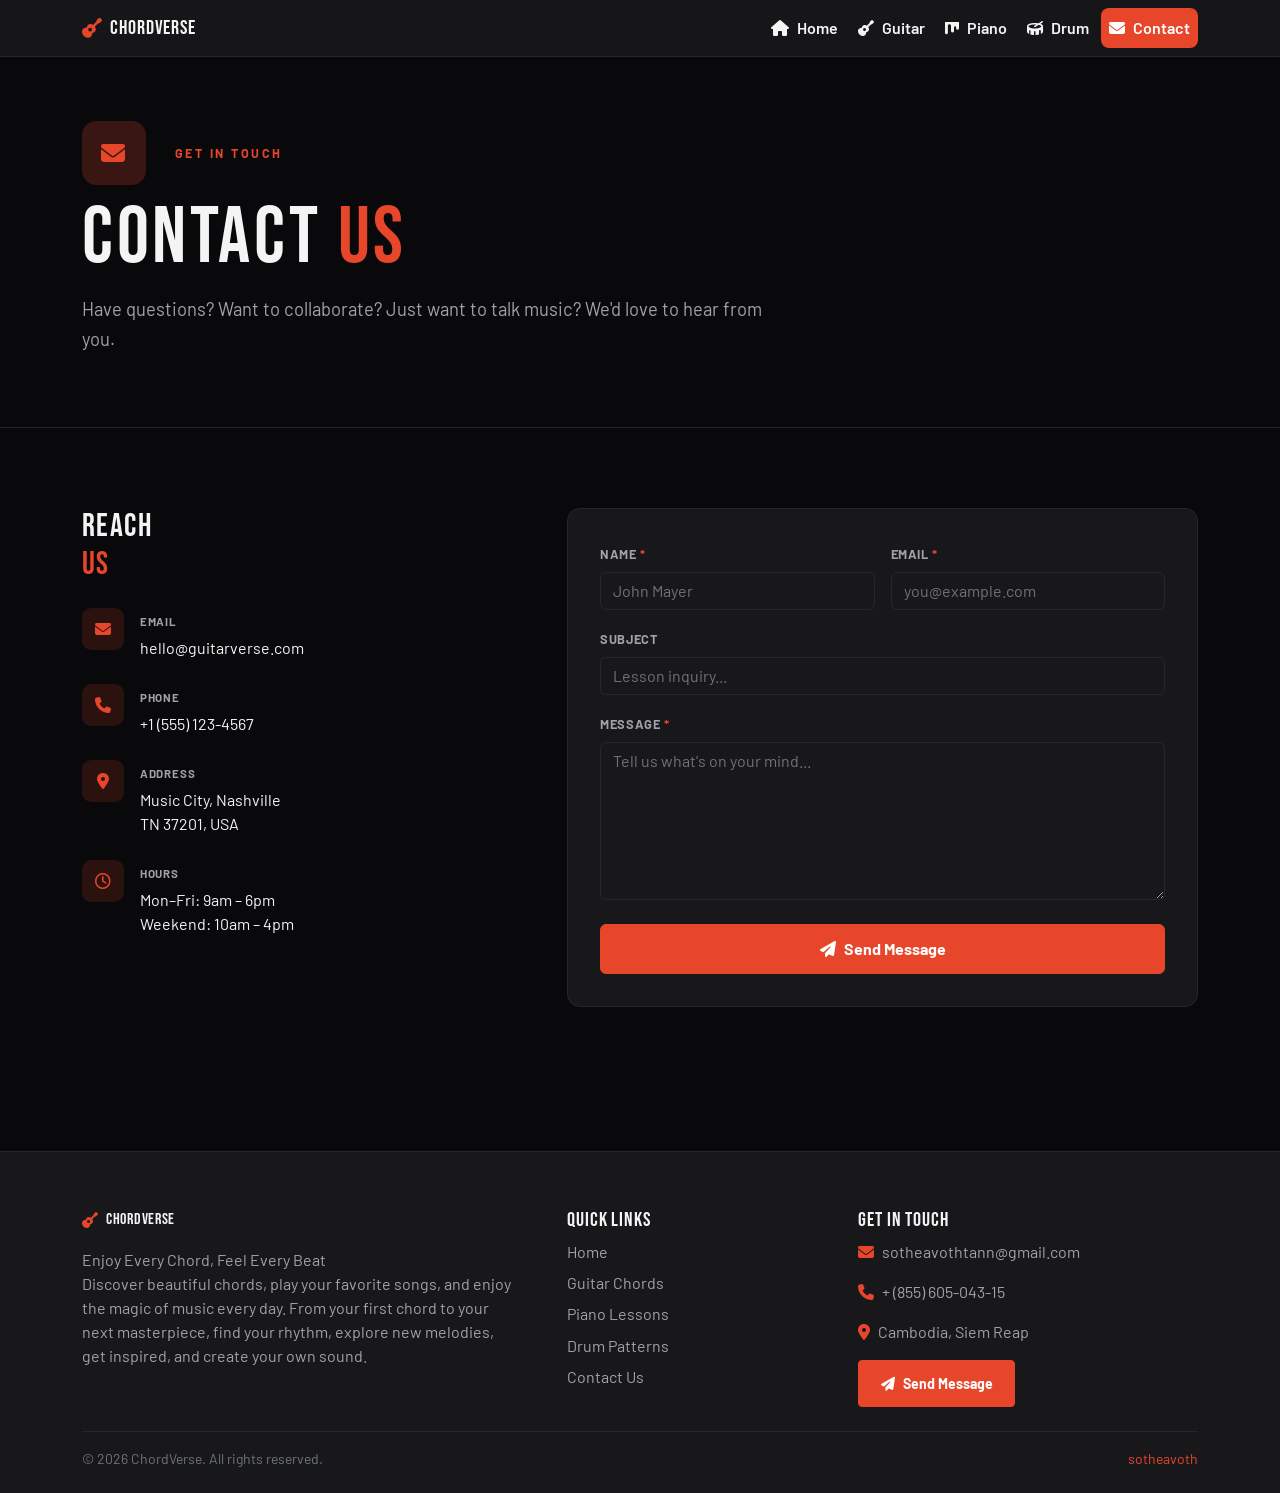
==== pages/contact.html @ 453f7232 "new" ====
<!doctype html>
<html lang="en" data-theme="dark">
<head>
  <meta charset="utf-8">
  <meta name="viewport" content="width=device-width, initial-scale=1">
  <title>Contact</title>
  <link rel="preconnect" href="https://fonts.googleapis.com">
  <link href="https://fonts.googleapis.com/css2?family=Bebas+Neue&family=Barlow:wght@300;400;600;700&display=swap" rel="stylesheet">
  <link href="../assets/css/bootstrap.min.css" rel="stylesheet">
  <link href="https://cdnjs.cloudflare.com/ajax/libs/font-awesome/6.5.0/css/all.min.css" rel="stylesheet">
  <link href="../assets/css/style.css" rel="stylesheet">
</head>
<body>
  <div id="site-header"></div>
  <main>
    <section class="page-hero"><div class="container"><p class="eyebrow guitar-hero-kicker"><i class="fa-solid fa-envelope me-2 contact-hero-icon aria-hidden="true""></i>Get in touch</p><h1 class="display-heading">CONTACT <span>US</span></h1><p class="lead-copy">Have questions? Want to collaborate? Just want to talk music? We'd love to hear from you.</p></div></section>
    <section class="section-space"><div class="container"><div class="row g-5">
      <aside class="col-lg-5"><h2 class="display-heading mb-4">REACH<br><span>US</span></h2>
        <div class="contact-detail"><span><i class="fa-solid fa-envelope"></i></span><div><small>Email</small><p>hello@guitarverse.com</p></div></div>
        <div class="contact-detail"><span><i class="fa-solid fa-phone"></i></span><div><small>Phone</small><p>+1 (555) 123-4567</p></div></div>
        <div class="contact-detail"><span><i class="fa-solid fa-location-dot"></i></span><div><small>Address</small><p>Music City, Nashville<br>TN 37201, USA</p></div></div>
        <div class="contact-detail"><span><i class="fa-regular fa-clock"></i></span><div><small>Hours</small><p>Mon–Fri: 9am – 6pm<br>Weekend: 10am – 4pm</p></div></div>
      </aside>
      <div class="col-lg-7"><div class="card contact-card"><div class="alert alert-info d-none" id="contact-feedback" role="status"></div>
        <form id="contact-form" novalidate>
          <div class="row g-3 mb-3">
            <div class="col-sm-6"><label class="form-label" for="name">Name <span class="text-brand">*</span></label><input class="form-control" id="name" name="name" type="text" placeholder="John Mayer" required maxlength="100"></div>
            <div class="col-sm-6"><label class="form-label" for="email">Email <span class="text-brand">*</span></label><input class="form-control" id="email" name="email" type="email" placeholder="you@example.com" required maxlength="150"></div>
          </div>
          <div class="mb-3"><label class="form-label" for="subject">Subject</label><input class="form-control" id="subject" name="subject" type="text" placeholder="Lesson inquiry..." maxlength="200"></div>
          <div class="mb-4"><label class="form-label" for="message">Message <span class="text-brand">*</span></label><textarea class="form-control" id="message" name="message" rows="6" placeholder="Tell us what's on your mind..." required minlength="10"></textarea></div>
          <button class="btn btn-brand w-100" type="submit"><i class="fa-solid fa-paper-plane me-2"></i>Send Message</button>
        </form>
      </div></div>
    </div></div></section>
  </main>
  <div id="site-footer"></div>
  <script src="../assets/js/bootstrap.bundle.min.js"></script>
  <script src="../assets/js/main.js"></script>
</body>
</html>
---- assets/css/style.css ----
:root {
  color-scheme: dark;
  --brand: #e8462a;
  --accent: #f5a623;
  --bg-primary: #09090b;
  --bg-card: #18181b;
  --border: #27272a;
  --text-main: #f4f4f5;
  --text-muted: #a1a1aa;
  --bs-body-font-family: "Barlow", sans-serif;
  --bs-body-bg: var(--bg-primary);
  --bs-body-color: var(--text-main);
  --bs-border-color: var(--border);
}

[data-theme="light"] {
  color-scheme: light;
  --bg-primary: #fafafa;
  --bg-card: #fff;
  --border: #e4e4e7;
  --text-main: #18181b;
  --text-muted: #71717a;
  --bs-body-bg: var(--bg-primary);
  --bs-body-color: var(--text-main);
  --bs-border-color: var(--border);
}

* { box-sizing: border-box; }
html { scroll-behavior: smooth; scroll-padding-top: 5rem; }
body { min-height: 100vh; background: var(--bg-primary); color: var(--text-main); transition: background .25s, color .25s; }
a { color: inherit; }
.display-heading, .brand-name, .instrument-card h3, .lesson-card h2, .lesson-card h3, .lesson-card h4, .path-step h2 { font-family: "Bebas Neue", sans-serif; letter-spacing: .045em; }
.text-brand, .section-heading h2 span, .display-heading span { color: var(--brand); }
.text-accent { color: var(--accent) !important; }
.site-nav { background: color-mix(in srgb, var(--bg-card) 95%, transparent); border-bottom: 1px solid var(--border); backdrop-filter: blur(14px); }
.site-nav.navbar-scrolled { box-shadow: 0 4px 30px rgba(0,0,0,.28); }
.site-nav .navbar-brand, .site-nav .nav-link { color: var(--text-main); }
.site-nav .nav-link { border-radius: .5rem; font-weight: 600; }
.site-nav .nav-link:hover, .site-nav .nav-link.active { color: #fff; background: var(--brand); }
@media (max-width: 991.98px) {
  .site-nav .navbar-toggler .fa-bars { color: #df3e08; font-size: 1.25rem; }
  .site-nav #main-navigation {
    margin-top: .75rem;
    padding: .75rem;
    border-radius: .75rem;
    background: #000000b7;

  }
  .site-nav #main-navigation .nav-link:not(.active) { color: #d6d0cd; }
}
.theme-button { width: 2.5rem; height: 2.5rem; border: 1px solid var(--border); border-radius: 50%; color: var(--text-main); background: var(--bg-card); }
.site-footer { margin-top: 4rem; padding: 3.5rem 0 1.5rem; background: var(--bg-card); border-top: 1px solid var(--border); }
.site-footer p, .site-footer li, .site-footer .footer-link { color: var(--text-muted); }
.footer-link { text-decoration: none; display: block; margin: .45rem 0; }
.footer-link:hover { color: var(--brand) !important; }
.footer-social { display: flex; gap: .7rem; margin-top: 1.2rem; }
.footer-social a { display: grid; place-items: center; width: 2.3rem; height: 2.3rem; border-radius: 50%; background: var(--border); color: var(--text-muted); }
.footer-social a:hover { background: var(--brand); color: white; }
.hero { min-height: 38rem; display: flex; align-items: center; overflow: hidden; }
.hero-home { background: radial-gradient(ellipse at 5% 5%, rgba(232,70,42,.24), transparent 55%), radial-gradient(ellipse at 90% 95%, rgba(245,166,35,.12), transparent 55%), var(--bg-primary); }
.hero-title { font-size: clamp(4rem, 10vw, 7rem); line-height: .9; margin: 1rem 0 1.5rem; }
.eyebrow { color: var(--brand); font-size: .78rem; font-weight: 700; letter-spacing: .2em; text-transform: uppercase; margin-bottom: .8rem; }
.lead-copy { color: var(--text-muted); font-size: 1.15rem; max-width: 42rem; line-height: 1.65; }
.hero-art { position: relative; color: rgba(232,70,42,.18); font-size: clamp(12rem, 24vw, 18rem); line-height: 1; filter: drop-shadow(0 0 3rem rgba(232,70,42,.15)); }
.guitar-shadow { position: absolute; inset: 0; color: rgba(232,70,42,.05); transform: rotate(-15deg) translate(1.2rem,-1rem); }
.btn-brand, .btn-outline-brand, .btn-piano, .btn-outline-piano { padding: .75rem 1.35rem; font-weight: 700; text-decoration: none; }
.btn-brand { --bs-btn-bg: var(--brand); --bs-btn-border-color: var(--brand); --bs-btn-hover-bg: #c73a21; --bs-btn-hover-border-color: #c73a21; --bs-btn-color: #fff; --bs-btn-hover-color: #fff; }
.btn-outline-brand { color: var(--brand); border: 2px solid var(--brand); }
.btn-outline-brand:hover { color: #fff; background: var(--brand); }
.stats-strip { padding: 2rem 0; background: var(--bg-card); border-block: 1px solid var(--border); }
.stats-strip strong, .stats-strip span { display: block; }
.stats-strip strong { font: 2.6rem "Bebas Neue", sans-serif; }
.stats-strip span { color: var(--text-muted); font-size: .9rem; }
.stat-icon { display: block; color: var(--brand); font-size: 1.4rem; margin-bottom: .3rem; }
.section-space { padding: 5rem 0; }
.section-heading { margin-bottom: 2.5rem; }
.section-heading h2, .section-title { font-size: clamp(2.5rem, 6vw, 3.5rem); }
.section-heading p { color: var(--text-muted); }
.card { background: var(--bg-card); border: 1px solid var(--border); color: var(--text-main); border-radius: .8rem; transition: transform .2s, box-shadow .2s, border-color .2s; }
.card:hover { transform: translateY(-4px); border-color: var(--brand); box-shadow: 0 1.25rem 2.5rem rgba(232,70,42,.12); }
.instrument-card { display: block; padding: 1.7rem; text-decoration: none; }
.instrument-icon { display: inline-grid; place-items: center; width: 3.5rem; height: 3.5rem; border-radius: .8rem; margin-bottom: 1.2rem; color: var(--instrument-color, var(--brand)); background: color-mix(in srgb, var(--instrument-color, var(--brand)) 15%, transparent); font-size: 1.5rem; }
.small-icon { width: 2.7rem; height: 2.7rem; margin: 0; font-size: 1rem; }
.instrument-card h3 { font-size: 1.8rem; }
.instrument-card p, .lesson-card p { color: var(--text-muted); }
.card-link { color: var(--brand); font-size: .8rem; font-weight: 700; }
.card-link i { margin-left: .3rem; transition: transform .2s; }
.instrument-card:hover .card-link i { transform: translateX(.25rem); }
.page-hero { padding: 4rem 0 3.5rem; background: var(--bg-primary); border-bottom: 1px solid var(--border); }
.page-hero .display-heading { font-size: clamp(3.5rem, 8vw, 5rem); line-height: 1; margin: .5rem 0 1rem; }
.page-hero .lead-copy { max-width: 44rem; }
.hero-gradient { background: radial-gradient(ellipse at top left, rgba(232,70,42,.2), transparent 60%), var(--bg-primary); }
.guitar-page-hero {
  background:
    radial-gradient(ellipse at 95% 100%, rgba(245,166,35,.1), transparent 48%),
    radial-gradient(ellipse at 5% 0%, rgba(232,70,42,.2), transparent 55%),
    var(--bg-primary);
}
.guitar-hero-kicker { display: flex; align-items: center; gap: 1.3rem; margin-bottom: .8rem; }
.guitar-hero-kicker .eyebrow { margin: 0; }
.guitar-hero-icon {
  display: grid;
  place-items: center;
  width: 4rem;
  height: 4rem;
  border-radius: .9rem;
  background: color-mix(in srgb, var(--brand) 22%, transparent);
  color: var(--brand);  
  font-size: 1.5rem;
}
.guitar-hero-kicker { display: flex; align-items: center; gap: 1.3rem; margin-bottom: .8rem; }
.guitar-hero-kicker .eyebrow { margin: 0; }
.piano-hero-icon {
  display: grid;
  place-items: center;
  width: 4rem;
  height: 4rem;
  border-radius: .9rem;
  color:  #60a5fa;
  /* background:rgb(85, 145, 205); */
  background: #1d4fd865;
  font-size: 1.5rem;
}
.guitar-hero-kicker { display: flex; align-items: center; gap: 1.3rem; margin-bottom: .8rem; }
.guitar-hero-kicker .eyebrow { margin: 0; }
.drum-hero-icon {
  display: grid;
  place-items: center;
  width: 4rem;
  height: 4rem;
  border-radius: .9rem;
  color:  #a78bfa;
  background: #a78bfa4a;
  font-size: 1.5rem;
}
.guitar-hero-kicker { display: flex; align-items: center; gap: 1.3rem; margin-bottom: .8rem; }
.guitar-hero-kicker .eyebrow { margin: 0; }
.contact-hero-icon {
  display: grid;
  place-items: center;
  width: 4rem;
  height: 4rem;
  border-radius: .9rem;
  background: color-mix(in srgb, var(--brand) 22%, transparent);
  color: var(--brand);
  font-size: 1.5rem;
}
.guitar-art { position: relative; padding: 2rem 0; }
.guitar-art-icon {
  display: grid;
  min-height: 10rem;
  place-items: center;
  color: var(--brand);
  font-size: clamp(7rem, 18vw, 11rem);
  filter: drop-shadow(0 1.5rem 1.5rem rgba(0, 0, 0, .35));
  transform: rotate(-12deg);
}
.guitar-art-accent { color: var(--brand); }
.page-hero .guitar-page-title { margin: .5rem 0 1rem; }
.page-hero .guitar-page-description { margin-bottom: 0; }
.lesson-card { padding: 1.5rem; }
.lesson-card h2, .lesson-card h3, .lesson-card h4 { font-size: 1.65rem; margin: 0 0 .35rem; }
.lesson-card p:last-child { margin-bottom: 0; }
.badge { font-size: .7rem; text-transform: uppercase; letter-spacing: .05em; }
.badge-beginner { background: rgba(34,197,94,.15); color: #22c55e; }
.badge-intermediate { background: rgba(245,166,35,.15); color: #f5a623; }
.badge-advanced { background: rgba(232,70,42,.15); color: #e8462a; }
.chord-dots { display: flex; gap: .45rem; margin-top: 1.1rem; }
.chord-dots::before { content: ""; width: .55rem; height: .55rem; border-radius: 50%; background: var(--brand); box-shadow: 1rem 0 var(--border), 2rem 0 var(--border), 3rem 0 var(--brand), 4rem 0 var(--border), 5rem 0 var(--border); }
.filter-bar { background: var(--bg-card); padding: 1rem 0; border-bottom: 1px solid var(--border); }
.filter-label { color: var(--text-muted); font-size: .85rem; font-weight: 700; text-transform: uppercase; }
.filter-button { border: 1px solid var(--border); border-radius: 50rem; padding: .4rem 1rem; background: transparent; color: var(--text-muted); font-weight: 600; font-size: .8rem; }
.filter-button:hover, .filter-button.active { border-color: var(--brand); background: var(--brand); color: white; }
.artist-name { color: var(--brand) !important; font-weight: 700; margin: 0 0 .65rem; }
.empty-state { padding: 4rem 1rem; text-align: center; color: var(--text-muted); }
.empty-state i { display: block; font-size: 3rem; opacity: .35; margin-bottom: 1rem; }
.piano-hero { background: radial-gradient(ellipse at 15% 30%, rgba(59,130,246,.18), transparent 48%), radial-gradient(ellipse at 90% 70%, rgba(37,99,235,.13), transparent 42%), var(--bg-primary); border-bottom: 1px solid var(--border); }
.piano-blue { color: #60a5fa !important; }
.piano-title { font-size: clamp(4.5rem, 10vw, 6rem); line-height: .9; }
.piano-title span { color: #60a5fa; }
.piano-art { position: relative; padding: 2rem 0; }
.keyboard { height: 10rem; border: .4rem solid #0f172a; border-radius: .8rem; background: repeating-linear-gradient(90deg, #eff6ff 0 9.4%, #94a3b8 9.4% 10%); box-shadow: 0 1.5rem 3rem #02061780; position: relative; transform: perspective(700px) rotateX(12deg) rotateZ(-2deg); }
.keyboard::before { content: ""; position: absolute; inset: 0 0 auto 5%; height: 58%; width: 90%; background: repeating-linear-gradient(90deg, transparent 0 10.5%, #111827 10.5% 14%, transparent 14% 24%); }
.music-note { position: absolute; right: 12%; top: -.4rem; color: #60a5fa; font-size: 3rem; z-index: 1; }
.learning-path { padding: 2.5rem 0; background: var(--bg-card); border-bottom: 1px solid var(--border); }
.path-step { display: flex; gap: 1rem; }
.path-icon { display: grid; place-items: center; flex: 0 0 2.7rem; width: 2.7rem; height: 2.7rem; border-radius: 50%; color: #60a5fa; background: rgba(59,130,246,.15); }
.path-number { color: #60a5fa; font-size: .75rem; font-weight: 700; letter-spacing: .1em; }
.path-step h2 { font-size: 1.4rem; margin: .1rem 0; }
.path-step p { color: var(--text-muted); font-size: .9rem; margin: 0; }
.level-heading { font: 1.8rem "Bebas Neue", sans-serif; margin: 2.5rem 0 1rem; }
.level-heading small { color: var(--text-muted); font: .75rem "Barlow", sans-serif; margin-left: .4rem; }
.level-beginner { color: #22c55e; }.level-intermediate { color: var(--accent); }.level-advanced { color: var(--brand); }
.lesson-meta { display: flex; justify-content: space-between; color: var(--text-muted); font-size: .78rem; margin-bottom: 1.3rem; }
.lesson-meta span:first-child { font-weight: 700; text-transform: uppercase; letter-spacing: .06em; }
.piano-cta { display: flex; align-items: center; justify-content: space-between; gap: 2rem; padding: 2.5rem; border-radius: 1rem; background: linear-gradient(115deg, #172554, #1d4ed8); }
.piano-cta .eyebrow { color: #bfdbfe; }
.piano-cta h2 { color: white; font-size: clamp(2.2rem, 5vw, 3.3rem); }
.piano-cta p:last-child { color: #bfdbfe; margin: 0; }
.btn-piano { background: linear-gradient(115deg, #172554, #1d4ed8); color: #fff; }
.btn-outline-piano { color: #60a5fa; border: 2px solid #60a5fa; }
.btn-outline-piano:hover { background: #2563eb; color: white; }
.drum-purple { color: #a78bfa !important; }
.drum-tag { color: #a78bfa !important; background: rgba(139,92,246,.15); padding: .25rem .7rem; border-radius: 2rem; }
.beat-bars { display: flex; align-items: end; gap: .25rem; height: 2rem; margin-top: 1.4rem; }
.beat-bars i { flex: 1; height: 50%; background: rgba(139,92,246,.45); border-radius: 2px; }
.beat-bars i:nth-child(4n+1) { height: 100%; background: #8b5cf6; }.beat-bars i:nth-child(3n) { height: 75%; }
.drum-card { --brand: #8b5cf6; }
.contact-card { padding: 2rem; }
.form-label { color: var(--text-muted); font-size: .8rem; font-weight: 700; text-transform: uppercase; letter-spacing: .05em; }
.form-control { background: var(--bg-card); border-color: var(--border); color: var(--text-main); }
.form-control:focus { background: var(--bg-card); color: var(--text-main); border-color: var(--brand); box-shadow: 0 0 0 .2rem rgba(232,70,42,.15); }
.form-control::placeholder { color: #71717a; }
.contact-detail { display: flex; gap: 1rem; margin: 1.5rem 0; }
.contact-detail > span { display: grid; place-items: center; flex: 0 0 2.6rem; height: 2.6rem; border-radius: .6rem; color: var(--brand); background: rgba(232,70,42,.15); }
.contact-detail small { color: var(--text-muted); text-transform: uppercase; font-size: .72rem; font-weight: 700; letter-spacing: .08em; }
.contact-detail p { margin: .25rem 0 0; }
[data-theme="light"] .site-nav .nav-link:not(.active):hover { color: var(--text-main); background: var(--border); }
[data-theme="light"] .site-nav.navbar-scrolled { box-shadow: 0 4px 30px rgba(0,0,0,.1); }

@media (max-width: 767.98px) {
  .hero { min-height: 34rem; }
  .section-space { padding: 3.5rem 0; }
  .piano-cta { align-items: flex-start; flex-direction: column; padding: 1.7rem; }
  .contact-card { padding: 1.25rem; }
}

/* Guitar */
.guitar-demo {
  --demo-panel: #11171e;
  --demo-border: #27313b;
  --demo-muted: #7f8a96;
  --demo-orange: #e77943;
  --demo-green: #7ed29a;
  --demo-red: #e56868;
  padding: 3rem 0;
}
.guitar-demo .family {
  padding: 1rem;
  border: 1px solid var(--demo-border);
  border-radius: .5rem;
  background: var(--demo-panel);
}
.guitar-demo .family-head {
  display: flex;
  align-items: center;
  justify-content: space-between;
  flex-wrap: wrap;
  gap: 1rem;
  margin-bottom: 1rem;
}
.guitar-demo .family-head h1,
.guitar-demo .family-head p { margin: 0; }
.guitar-demo .family-head h1 { font-size: 1.2rem; }
.guitar-demo .family-head p { margin-top: .25rem; color: var(--demo-muted); }
.guitar-demo .keys { display: flex; align-items: center; flex-wrap: wrap; gap: .4rem; }
.guitar-demo .key-btn,
.piano-demo .key-btn {
  padding: .4rem .7rem;
  border: 1px solid #303a44;
  border-radius: .3rem;
  background: transparent;
  color: #a0a9b2;
  font-size: .8rem;
  font-weight: 700;
}
.guitar-demo .key-btn:hover,
.piano-demo .key-btn:hover { background: #1c252f; color: #fff; }
.guitar-demo .key-btn.active,
.piano-demo .key-btn.active { border-color: var(--demo-orange); background: var(--demo-orange); color: #0d1319; }
.guitar-demo .key-btn.all,
.piano-demo .key-btn.all { color: var(--demo-green); border-color: #2d5a3f; }
.guitar-demo .family-grid,
.piano-demo .family-grid { display: grid; grid-template-columns: repeat(4, minmax(0, 1fr)); gap: 1rem; }
.guitar-demo .chord-card,
.piano-demo .chord-card {
  position: relative;
  min-width: 0;
  padding: .75rem;
  overflow: hidden;
  border: 1px solid var(--demo-border);
  border-radius: .45rem;
  background: linear-gradient(145deg, rgba(255,255,255,.025), transparent 50%), var(--demo-panel);
  box-shadow: 0 5px 15px rgba(0,0,0,.15);
  transition: border-color .15s;
}
.guitar-demo .chord-card::before,
.piano-demo .chord-card::before {
  position: absolute;
  inset: 0 auto 0 0;
  width: 3px;
  background: var(--accent);
  content: "";
  opacity: .7;
}
.guitar-demo .chord-card.playing,
.piano-demo .chord-card.playing { border-color: var(--accent); }
.guitar-demo .card-top,
.piano-demo .card-top { display: flex; justify-content: space-between; align-items: center; gap: .4rem; }
.guitar-demo .roman,
.piano-demo .roman { color: var(--accent); font: 1rem Georgia, serif; }
.guitar-demo .tag,
.piano-demo .tag { padding: .1rem .3rem; border: 1px solid var(--accent); border-radius: .2rem; color: var(--accent); font-size: .6rem; font-weight: 800; text-transform: uppercase; }
.guitar-demo .chord-name,
.piano-demo .chord-name { margin-top: .4rem; font: 1.25rem/1 Georgia, serif; }
.guitar-demo .diagram,
.piano-demo .diagram { margin-top: .6rem; padding: .3rem; border: 1px solid #222d37; border-radius: .25rem; background: #0d1319; cursor: pointer; }
.guitar-demo .diagram svg,
.piano-demo .diagram svg { display: block; width: 100%; height: auto; }
.guitar-demo .d-string { stroke: #5b6874; stroke-width: 1; transition: stroke .25s, stroke-width .25s; }
.guitar-demo .d-string.ring { stroke: var(--accent); stroke-width: 2.2; }
.guitar-demo .d-fret { stroke: #35414c; stroke-width: 1; }
.guitar-demo .d-nut { stroke: #9aa6b0; stroke-width: 3.5; }
.guitar-demo .d-dot { fill: var(--accent); }
.guitar-demo .d-barre { stroke: var(--accent); stroke-width: 9; stroke-linecap: round; }
.guitar-demo .d-open { fill: none; stroke: var(--demo-green); stroke-width: 1.3; }
.guitar-demo .d-mute { stroke: var(--demo-red); stroke-width: 1.4; stroke-linecap: round; }
.guitar-demo .d-label { fill: #8b97a3; font-size: 9px; font-weight: 700; }
.guitar-demo .d-str { fill: #596572; font-size: 7px; text-anchor: middle; }
.guitar-demo .card-bottom,
.piano-demo .card-bottom { display: flex; justify-content: flex-end; align-items: center; gap: .4rem; margin-top: .5rem; }
.guitar-demo .play,
.piano-demo .play {
  padding: .2rem .45rem;
  border: 1px solid #303a44;
  border-radius: .25rem;
  background: transparent;
  color: #a0a9b2;
  font-size: .65rem;
  text-transform: uppercase;
}
.guitar-demo .play:hover,
.piano-demo .play:hover { border-color: var(--accent); background: #1c252f; color: #fff; }
.guitar-demo .orange,
.piano-demo .orange { --accent: #e77943; }
.guitar-demo .green,
.piano-demo .green { --accent: #72c98e; }
.guitar-demo .yellow,
.piano-demo .yellow { --accent: #d6b74c; }
.guitar-demo .blue,
.piano-demo .blue { --accent: #6da8d7; }
.guitar-demo .red,
.piano-demo .red { --accent: #dd6767; }



/* Piano */
.piano-demo { --demo-panel: #11171e; --demo-border: #27313b; --demo-orange: #e77943; --demo-green: #7ed29a; padding: 3rem 0; }
.piano-demo .family { padding: 1rem; border: 1px solid var(--demo-border); border-radius: .5rem; background: var(--demo-panel); }
.piano-demo .family-head { display: flex; align-items: center; justify-content: space-between; flex-wrap: wrap; gap: 1rem; margin-bottom: 1rem; }
.piano-demo .family-head h1,
.piano-demo .family-head p { margin: 0; }
.piano-demo .family-head h1 { font-size: 1.2rem; }
.piano-demo .family-head p { margin-top: .25rem; color: #7f8a96; }
.piano-demo .keys { display: flex; align-items: center; flex-wrap: wrap; gap: .4rem; }
.piano-demo .family-grid { gap: .7rem; }
.piano-demo .w { fill: #e6eaee; stroke: #0d1319; stroke-width: .8; }
.piano-demo .b { fill: #171f27; stroke: #05080b; stroke-width: .6; }
.piano-demo .w.on,
.piano-demo .b.on { fill: var(--accent); }
.piano-demo .w.hit,
.piano-demo .b.hit { fill: #fff; }
.piano-demo .c-label { fill: #7f8a96; font-size: 5px; text-anchor: middle; pointer-events: none; }
.piano-demo .w.on + .c-label { fill: #0d1319; }
.piano-demo .notes { color: #8b97a3; font-size: .65rem; letter-spacing: .05em; }

/* Drum */
.drum-demo {
  --drum-panel: #10131a;
  --drum-card: #0e1117;
  --drum-line: #252a35;
  --drum-muted: #7d8596;
  --drum-off: #1b202b;
  padding: 3rem 0;
  color: #e8eaf0;
  font: 14px system-ui, sans-serif;
}
.drum-demo .wrap { max-width: 1250px; margin: auto; padding: 1.4rem; border: 1px solid var(--drum-line); border-radius: .8rem; background: var(--drum-panel); }
.drum-demo .drum-head { display: flex; justify-content: space-between; align-items: center; flex-wrap: wrap; gap: .8rem; margin-bottom: 1.1rem; }
.drum-demo h1 { margin: 0; font-size: 1.2rem; letter-spacing: .06em; }
.drum-demo .sub { margin-top: .25rem; color: var(--drum-muted); font-size: .8rem; }
.drum-demo .ctl { display: flex; align-items: center; flex-wrap: wrap; gap: .5rem; }
.drum-demo .chip,
.drum-demo .fam { padding: .45rem .8rem; border: 1px solid var(--drum-line); border-radius: .35rem; background: var(--drum-off); color: #e8eaf0; font-weight: 700; }
.drum-demo .chip.on { border-color: #d9784a; background: #d9784a; color: #fff; }
.drum-demo .fam { border-color: #2f7a4a; background: #14301f; color: #6fd18f; }
.drum-demo .grid { display: grid; grid-template-columns: repeat(auto-fill, minmax(260px, 1fr)); gap: .9rem; }
.drum-demo .card { --c: #d9784a; padding: .9rem; border: 1px solid var(--drum-line); border-left: 4px solid var(--c); border-radius: .6rem; background: var(--drum-card); color: #e8eaf0; }
.drum-demo .card.act { box-shadow: 0 0 0 1px var(--c); }
.drum-demo .top { display: flex; justify-content: space-between; }
.drum-demo .num { color: var(--c); font: 1.1rem Georgia, serif; }
.drum-demo .tag { border: 1px solid var(--c); border-radius: .25rem; color: var(--c); font-size: .6rem; font-weight: 700; }
.drum-demo .name { margin: .15rem 0 .6rem; font: 1.25rem Georgia, serif; }
.drum-demo .seq { padding: .6rem .45rem .4rem; border: 1px solid var(--drum-line); border-radius: .45rem; background: var(--drum-panel); }
.drum-demo .row { display: grid; grid-template-columns: 26px repeat(16, minmax(0, 1fr)); align-items: center; gap: 2px; margin-bottom: 3px; }
.drum-demo .row span.l { color: var(--drum-muted); font-size: .55rem; font-weight: 700; }
.drum-demo .s { aspect-ratio: 1; border-radius: 3px; background: var(--drum-off); }
.drum-demo .s.b4 { background: #343a46; }
.drum-demo .s.on { background: var(--c); }
.drum-demo .s.cur { outline: 2px solid #e8eaf0; outline-offset: -1px; }
.drum-demo .foot { display: flex; justify-content: space-between; align-items: center; gap: .5rem; margin-top: .6rem; }
.drum-demo .foot small { color: var(--drum-muted); font-size: .7rem; }
.drum-demo .play { padding: .3rem .55rem; border: 1px solid var(--drum-line); border-radius: .3rem; background: var(--drum-off); color: var(--drum-muted); font-size: .7rem; font-weight: 700; }
.drum-demo .play:hover { color: #fff; }

@media (max-width: 760px) {
  .piano-demo .family-grid { grid-template-columns: repeat(2, minmax(0, 1fr)); }
}
@media (max-width: 560px) {
  .guitar-demo .family-grid { grid-template-columns: repeat(2, minmax(0, 1fr)); }
}
@media (max-width: 480px) {
  .piano-demo .family-grid { grid-template-columns: 1fr; }
}
@media (max-width: 390px) {
  .guitar-demo .family-grid { grid-template-columns: 1fr; }
}
@media (max-width: 575.98px) {
  .drum-demo .wrap { padding: .8rem; }
}
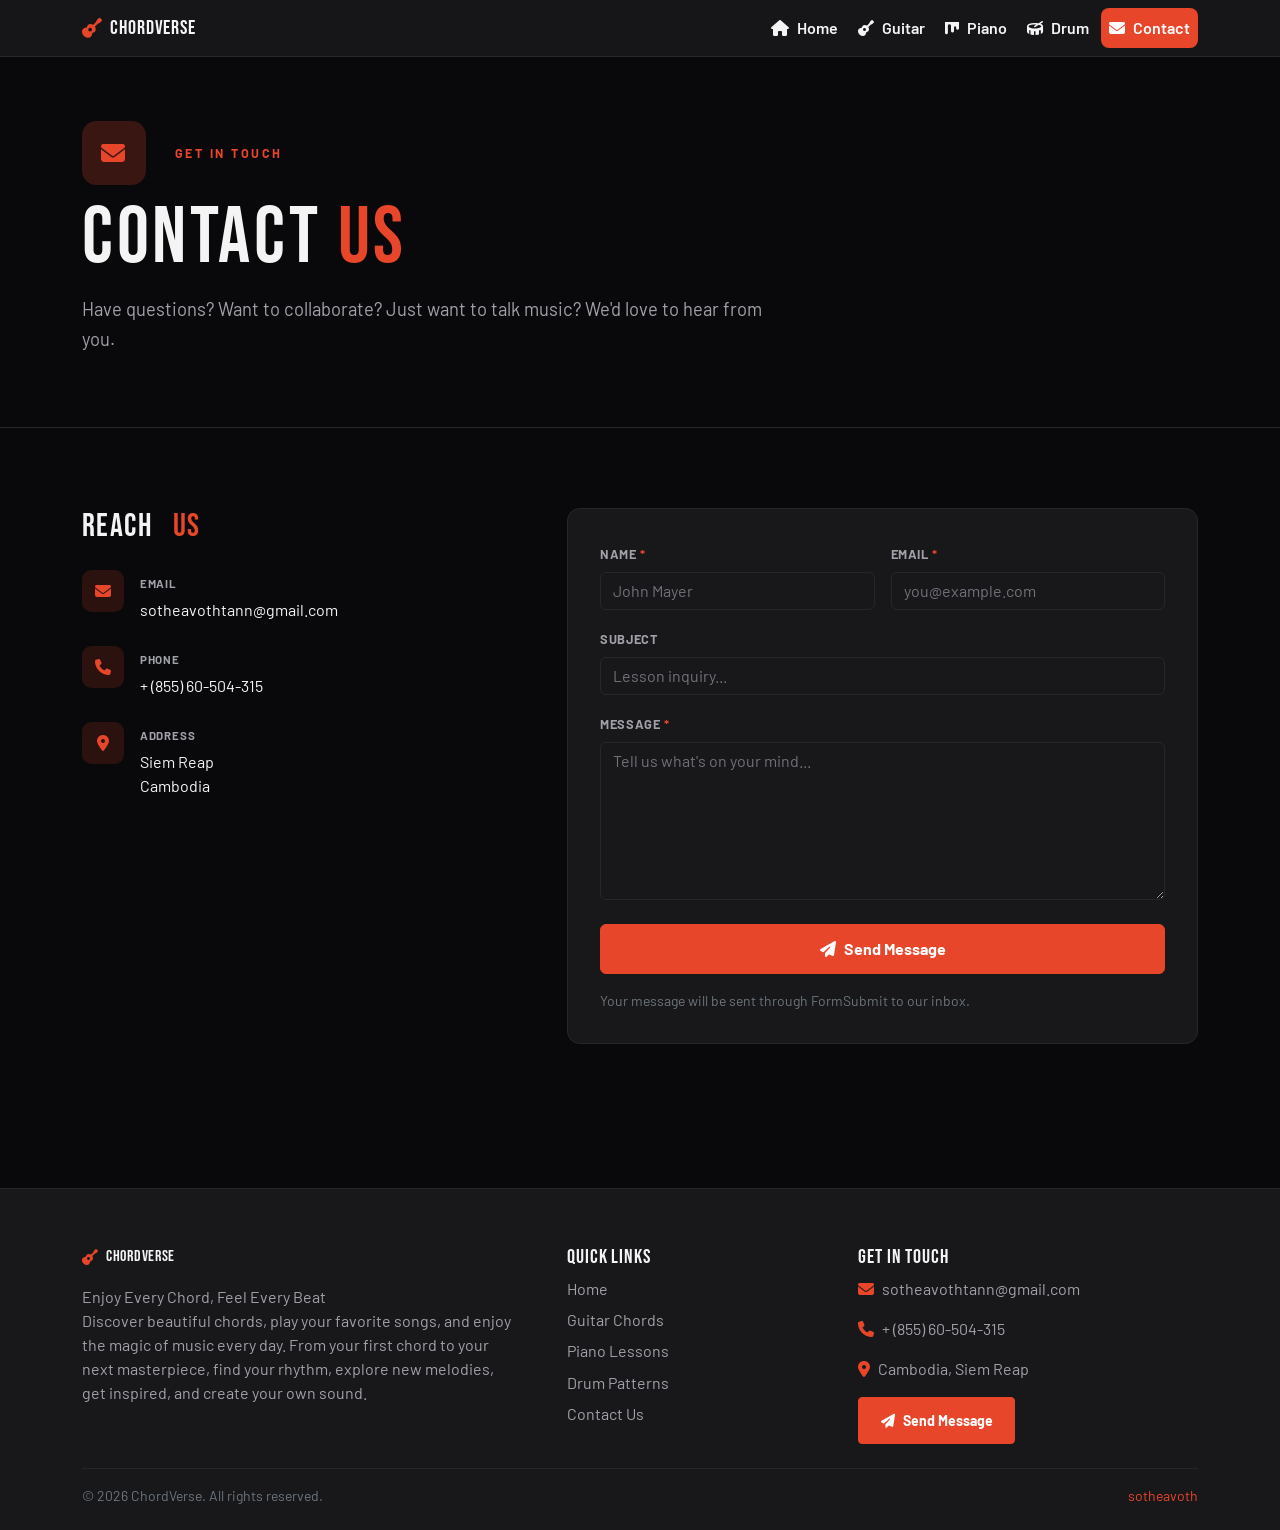
==== commit 5d77f846: "update" ====
--- a/pages/contact.html
+++ b/pages/contact.html
@@ -13,16 +13,16 @@
 <body>
   <div id="site-header"></div>
   <main>
-    <section class="page-hero"><div class="container"><p class="eyebrow guitar-hero-kicker"><i class="fa-solid fa-envelope me-2 contact-hero-icon aria-hidden="true""></i>Get in touch</p><h1 class="display-heading">CONTACT <span>US</span></h1><p class="lead-copy">Have questions? Want to collaborate? Just want to talk music? We'd love to hear from you.</p></div></section>
+    <section class="page-hero"><div class="container"><p class="eyebrow guitar-hero-kicker"><i class="fa-solid fa-envelope me-2 contact-hero-icon" aria-hidden="true"></i>Get in touch</p><h1 class="display-heading">CONTACT <span>US</span></h1><p class="lead-copy">Have questions? Want to collaborate? Just want to talk music? We'd love to hear from you.</p></div></section>
     <section class="section-space"><div class="container"><div class="row g-5">
-      <aside class="col-lg-5"><h2 class="display-heading mb-4">REACH<br><span>US</span></h2>
-        <div class="contact-detail"><span><i class="fa-solid fa-envelope"></i></span><div><small>Email</small><p>hello@guitarverse.com</p></div></div>
-        <div class="contact-detail"><span><i class="fa-solid fa-phone"></i></span><div><small>Phone</small><p>+1 (555) 123-4567</p></div></div>
-        <div class="contact-detail"><span><i class="fa-solid fa-location-dot"></i></span><div><small>Address</small><p>Music City, Nashville<br>TN 37201, USA</p></div></div>
-        <div class="contact-detail"><span><i class="fa-regular fa-clock"></i></span><div><small>Hours</small><p>Mon–Fri: 9am – 6pm<br>Weekend: 10am – 4pm</p></div></div>
+      <aside class="col-lg-5"><h2 class="display-heading mb-4 guitar-hero-kicker">REACH<br><span>US</span></h2>
+        <div class="contact-detail"><span><i class="fa-solid fa-envelope"></i></span><div><small>Email</small><p>sotheavothtann@gmail.com</p></div></div>
+        <div class="contact-detail"><span><i class="fa-solid fa-phone"></i></span><div><small>Phone</small><p>+ (855) 60-504-315</p></div></div>
+        <div class="contact-detail"><span><i class="fa-solid fa-location-dot"></i></span><div><small>Address</small><p>Siem Reap<br>Cambodia</p></div></div>
+        <!-- <div class="contact-detail"><span><i class="fa-regular fa-clock"></i></span><div><small>Hours</small><p>Mon–Fri: 9am – 6pm<br>Weekend: 10am – 4pm</p></div></div> -->
       </aside>
-      <div class="col-lg-7"><div class="card contact-card"><div class="alert alert-info d-none" id="contact-feedback" role="status"></div>
-        <form id="contact-form" novalidate>
+      <div class="col-lg-7"><div class="card contact-card"><div class="alert alert-info d-none" id="contact-feedback" role="status" aria-live="polite"></div>
+        <form id="contact-form" action="https://formsubmit.co/ajax/sotheavothtann@gmail.com" method="POST" novalidate>
           <div class="row g-3 mb-3">
             <div class="col-sm-6"><label class="form-label" for="name">Name <span class="text-brand">*</span></label><input class="form-control" id="name" name="name" type="text" placeholder="John Mayer" required maxlength="100"></div>
             <div class="col-sm-6"><label class="form-label" for="email">Email <span class="text-brand">*</span></label><input class="form-control" id="email" name="email" type="email" placeholder="you@example.com" required maxlength="150"></div>
@@ -30,6 +30,7 @@
           <div class="mb-3"><label class="form-label" for="subject">Subject</label><input class="form-control" id="subject" name="subject" type="text" placeholder="Lesson inquiry..." maxlength="200"></div>
           <div class="mb-4"><label class="form-label" for="message">Message <span class="text-brand">*</span></label><textarea class="form-control" id="message" name="message" rows="6" placeholder="Tell us what's on your mind..." required minlength="10"></textarea></div>
           <button class="btn btn-brand w-100" type="submit"><i class="fa-solid fa-paper-plane me-2"></i>Send Message</button>
+          <p class="small text-secondary mt-3 mb-0">Your message will be sent through FormSubmit to our inbox.</p>
         </form>
       </div></div>
     </div></div></section>
